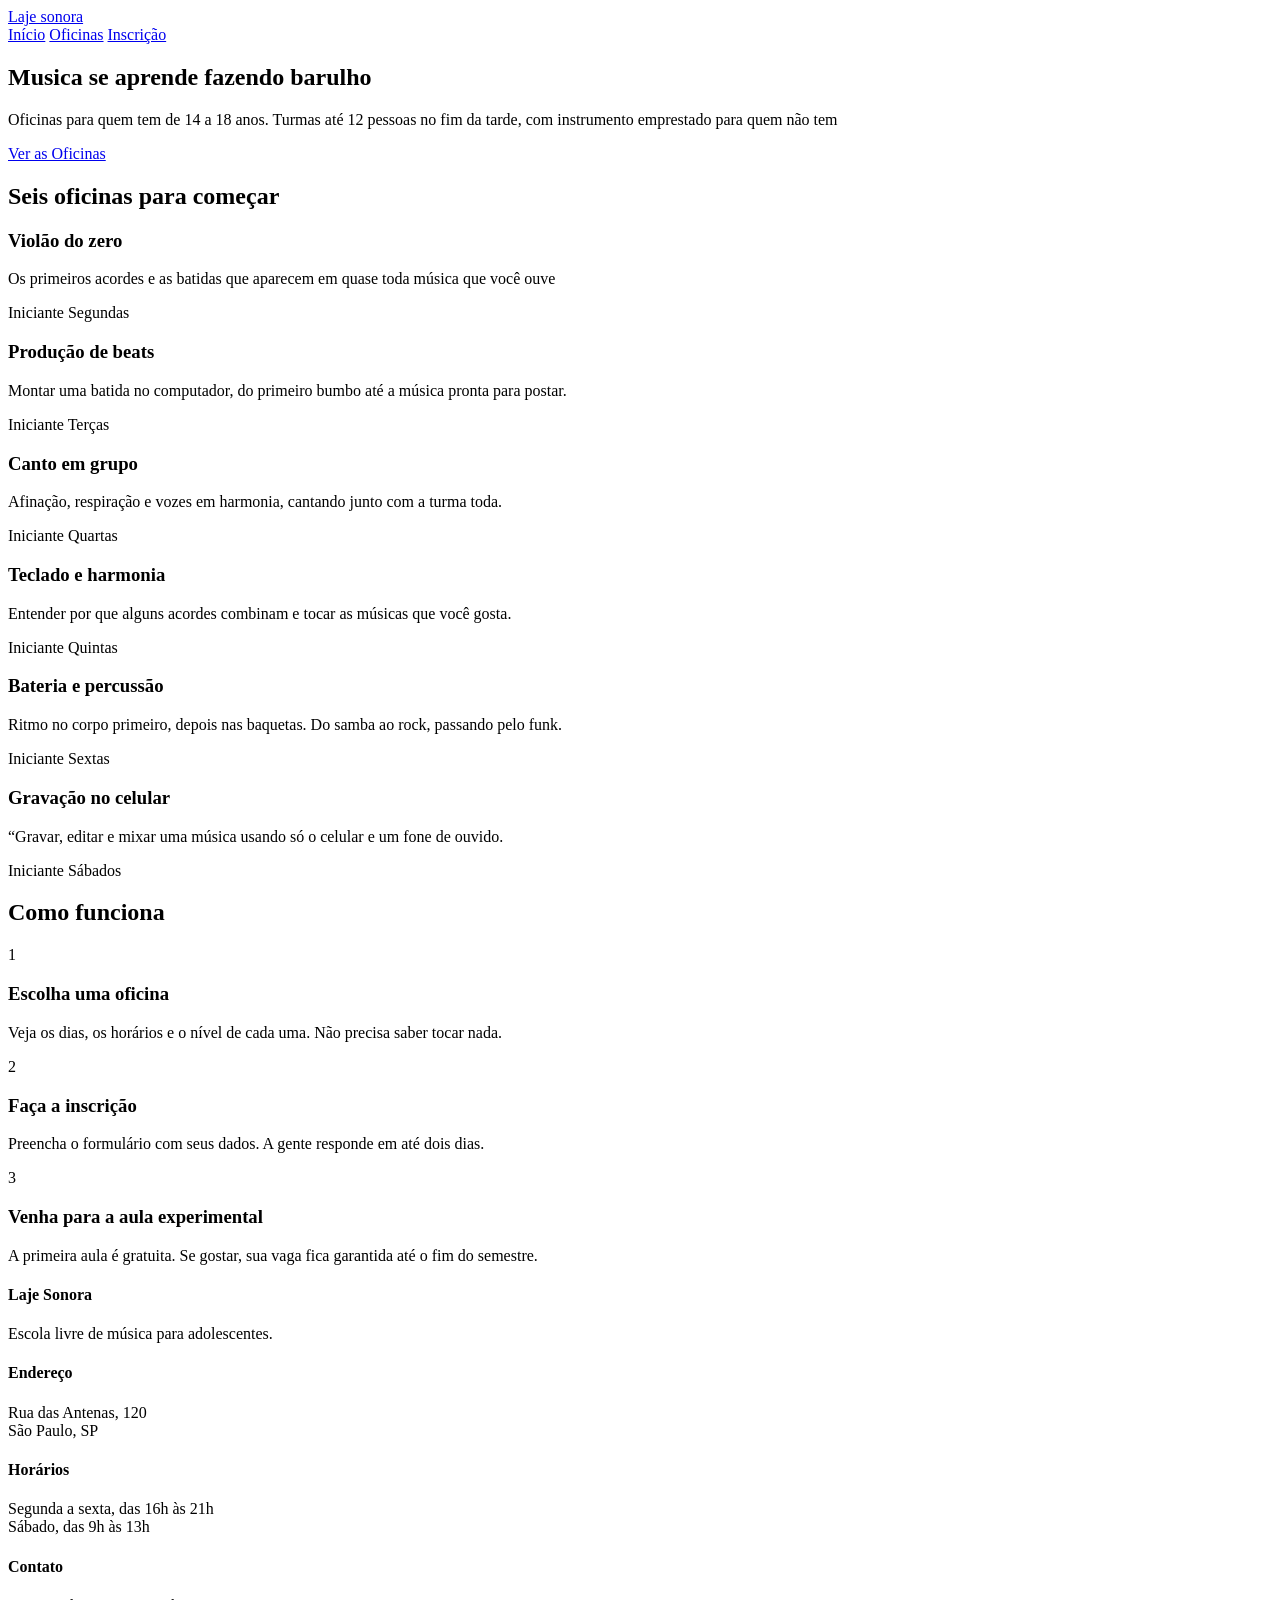
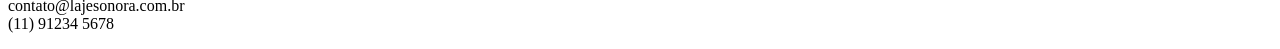
==== index.html @ 06d5014c "Initial commit" ====
<!DOCTYPE html>
<html lang="pt-BR">
<head>
    <meta charset="UTF-8">
    <meta name="viewport" content="width=device-width, initial-scale=1.0">
    <title>Laje sonora | inicio</title>
    <link rel="stylesheet" href="index.css">
    <link rel="preconnect" href="https://fonts.googleapis.com">
<link rel="preconnect" href="https://fonts.gstatic.com" crossorigin>
<link href="https://fonts.googleapis.com/css2?family=Archivo:ital,wght@0,100..900;1,100..900&family=Big+Shoulders:opsz,wght@10..72,100..900&display=swap" rel="stylesheet">

</head>
<body>
    
    <header class="conteudo topo"  >
<a href="index.html" class="logo">Laje sonora</a>
<nav class="menu">
    <a href="index.html" class="atual ">Início</a>
    <a href="oficinas.html">Oficinas</a>
    <a href="inscricao.html">Inscrição</a>
</nav>
    </header>
    <main>
        <section class="conteudo cartazes">
            <div class="cartaz cartaz-principal">
                <h1>Musica se aprende fazendo barulho</h1>
            </div>
            <div class="cartaz cartaz-lateral">
                <p>Oficinas para quem tem de 14 a 18 anos. Turmas até 12 pessoas no fim da tarde, com instrumento emprestado para quem não tem</p>
                <a href="oficinas.html" class="botao">Ver as Oficinas</a>
            </div>
        </section>
        <section class="conteudo secao">
            <h2 class="titulo-secao">Seis oficinas para começar</h2>
            <div class="cards">
                <article class="cards">
                    <div class="foto foto-azul"></div>
                    <div class="card-texto">
                        <h3>Violão do zero</h3>
                        <p>Os primeiros acordes e as batidas que aparecem em quase toda música que você ouve</p>
                        <div class="card-info">
                            <span>Iniciante</span>
                            <span>Segundas</span>
                        </div>
                    </div>
                </article>
                <article class="cards">
                    <div class="foto foto-amarela"></div>
                    <div class="card-texto">
                        <h3>Produção de beats</h3>
                        <p>Montar uma batida no computador, do primeiro bumbo até a música pronta para postar.</p>
                        <div class="card-info">
                            <span>Iniciante</span>
                            <span>Terças</span>
                        </div>
                    </div>
                </article>
                <article class="cards">
                    <div class="foto foto-tinta"></div>
                    <div class="card-texto">
                        <h3>Canto em grupo</h3>
                        <p>Afinação, respiração e vozes em harmonia, cantando junto com a turma toda.</p>
                        <div class="card-info">
                            <span>Iniciante</span>
                            <span>Quartas</span>
                        </div>
                    </div>
                </article>
                <article class="cards">
                    <div class="foto "></div>
                    <div class="card-texto">
                        <h3>Teclado e harmonia</h3>
                        <p>Entender por que alguns acordes combinam e tocar as músicas que você gosta.</p>
                        <div class="card-info">
                            <span>Iniciante</span>
                            <span>Quintas</span>
                        </div>
                    </div>
                </article>
                <article class="cards">
                    <div class="foto foto-azul"></div>
                    <div class="card-texto">
                        <h3>Bateria e percussão</h3>
                        <p>Ritmo no corpo primeiro, depois nas baquetas. Do samba ao rock, passando pelo funk.</p>
                        <div class="card-info">
                            <span>Iniciante</span>
                            <span>Sextas</span>
                        </div>
                    </div>
                </article>
                <article class="cards">
                    <div class="foto foto-amarela"></div>
                    <div class="card-texto">
                        <h3>Gravação no celular</h3>
                        <p>“Gravar, editar e mixar uma música usando só o celular e um fone de ouvido.</p>
                        <div class="card-info">
                            <span>Iniciante</span>
                            <span>Sábados</span>
                        </div>
                    </div>
                </article>
            </div>
        </section>
        <section class="conteudo secao">
            <h2 class="titulo-secao">Como funciona</h2>
        
            <div class="passos">
                <div class="passo">
                    <p class="passo-numero">1</p>
                    <h3>Escolha uma oficina</h3>
                    <p>Veja os dias, os horários e o nível de cada uma. Não precisa saber tocar nada.</p>
                </div>
        
                <div class="passo">
                    <p class="passo-numero">2</p>
                    <h3>Faça a inscrição</h3>
                    <p>Preencha o formulário com seus dados. A gente responde em até dois dias.</p>
                </div>
        
                <div class="passo">
                    <p class="passo-numero">3</p>
                    <h3>Venha para a aula experimental</h3>
                    <p>A primeira aula é gratuita. Se gostar, sua vaga fica garantida até o fim do semestre.</p>
                </div>
            </div>
        </section>
        
    </main>
    <footer class="rodape">
        <div class="conteudo rodape-colunas">
            <div class="rodape-coluna">
                <h4>Laje Sonora</h4>
                <p>Escola livre de música para adolescentes. <br></p>
            </div>
            <div class="rodape-coluna">
                <h4>Endereço</h4>
                <p>Rua das Antenas, 120 <br> São Paulo, SP</p>
            </div>
            <div class="rodape-coluna">
                <h4>Horários</h4>
                <p>Segunda a sexta, das 16h às 21h <br> Sábado, das 9h às 13h</p>
            </div>
            <div class="rodape-coluna">
                <h4>Contato</h4>
                <p>contato@lajesonora.com.br <br> (11) 91234 5678</p>
            </div>
        </div>
    </footer>
</body>
</html>
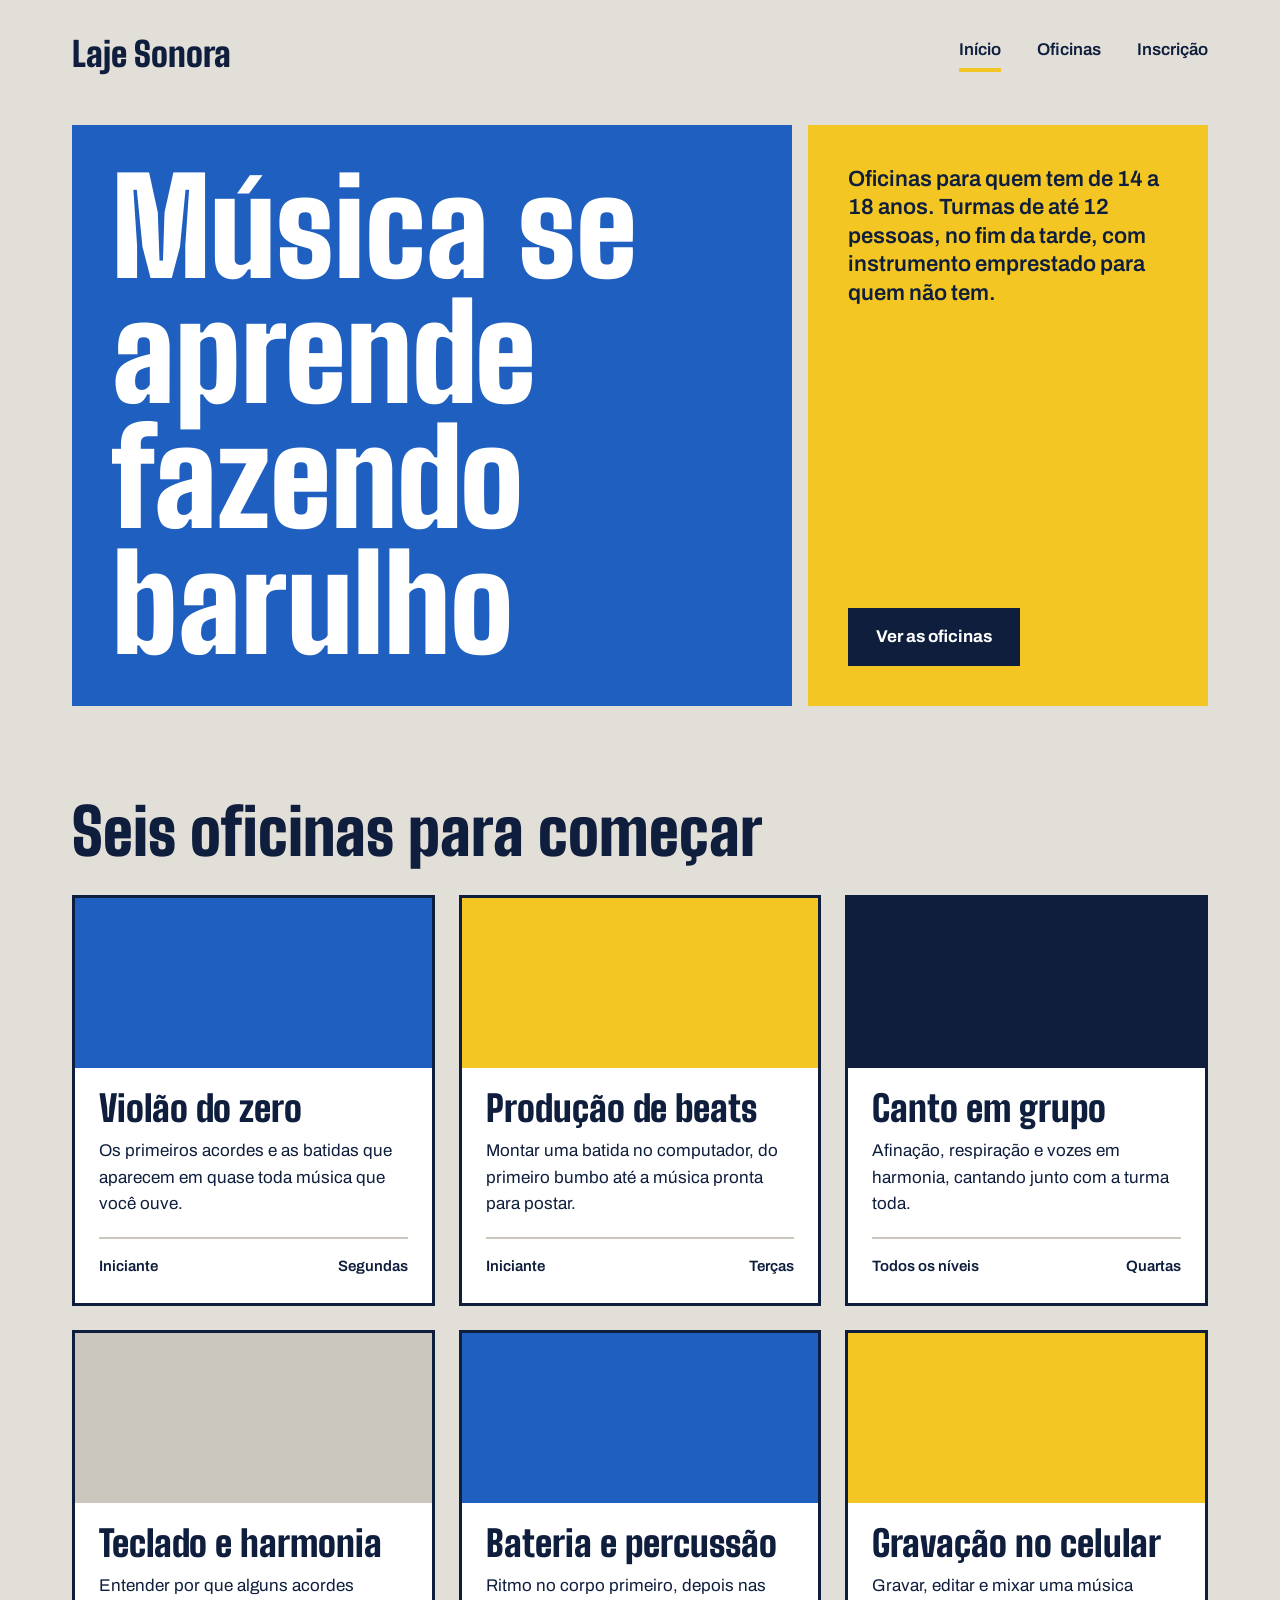
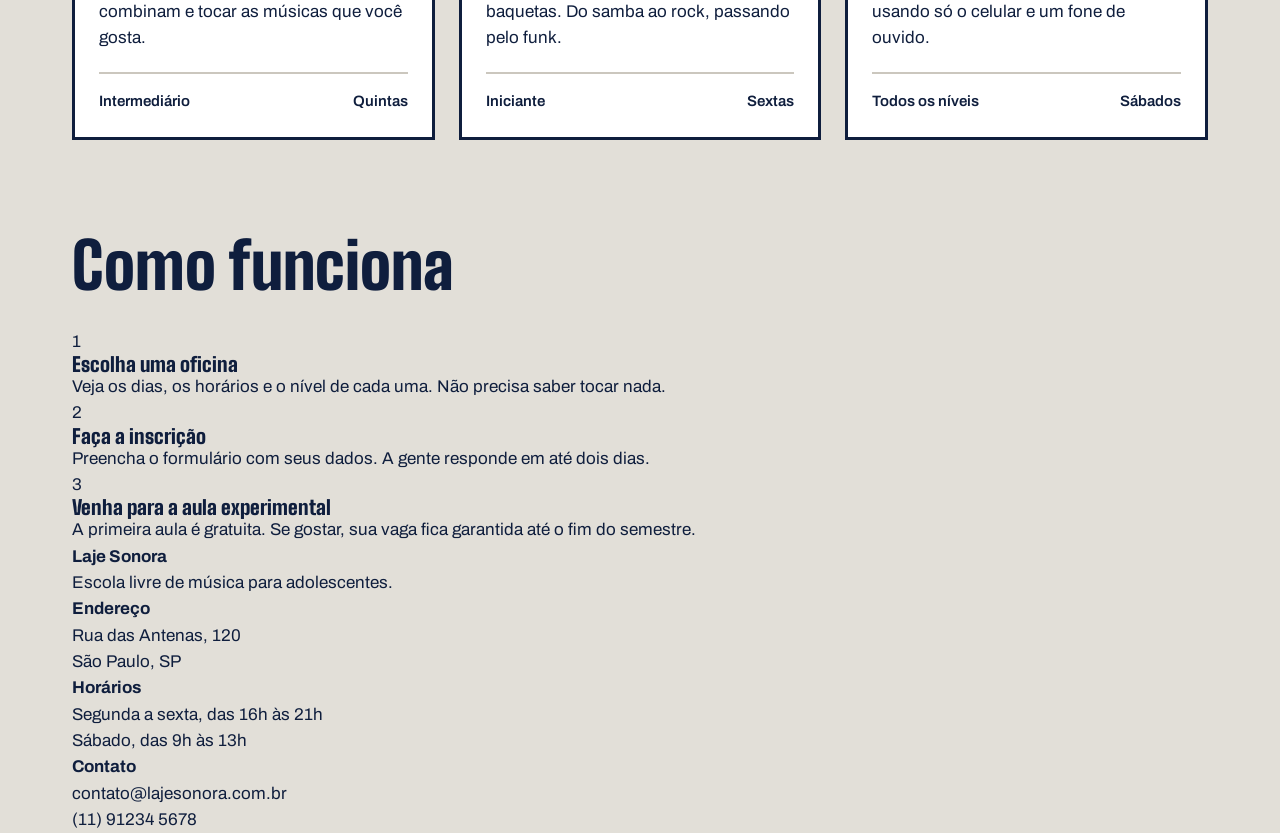
==== commit 1932b019: "Cards das oficinas" ====
--- a/index.html
+++ b/index.html
@@ -1,50 +1,58 @@
+
 <!DOCTYPE html>
 <html lang="pt-BR">
 <head>
     <meta charset="UTF-8">
     <meta name="viewport" content="width=device-width, initial-scale=1.0">
-    <title>Laje sonora | inicio</title>
+    <title>Laje Sonora | Início</title>
+
+    <link rel="preconnect" href="https://fonts.googleapis.com">
+    <link rel="preconnect" href="https://fonts.gstatic.com" crossorigin>
+    <link href="https://fonts.googleapis.com/css2?family=Archivo:ital,wght@0,100..900;1,100..900&family=Big+Shoulders:opsz,wght@10..72,100..900&display=swap" rel="stylesheet">
+
     <link rel="stylesheet" href="index.css">
-    <link rel="preconnect" href="https://fonts.googleapis.com">
-<link rel="preconnect" href="https://fonts.gstatic.com" crossorigin>
-<link href="https://fonts.googleapis.com/css2?family=Archivo:ital,wght@0,100..900;1,100..900&family=Big+Shoulders:opsz,wght@10..72,100..900&display=swap" rel="stylesheet">
-
 </head>
 <body>
-    
-    <header class="conteudo topo"  >
-<a href="index.html" class="logo">Laje sonora</a>
-<nav class="menu">
-    <a href="index.html" class="atual ">Início</a>
-    <a href="oficinas.html">Oficinas</a>
-    <a href="inscricao.html">Inscrição</a>
-</nav>
+
+    <header class="conteudo topo">
+        <a href="index.html" class="logo">Laje Sonora</a>
+
+        <nav class="menu">
+            <a href="index.html" class="atual">Início</a>
+            <a href="oficinas.html">Oficinas</a>
+            <a href="inscricao.html">Inscrição</a>
+        </nav>
     </header>
+
     <main>
         <section class="conteudo cartazes">
             <div class="cartaz cartaz-principal">
-                <h1>Musica se aprende fazendo barulho</h1>
+                <h1>Música se aprende fazendo barulho</h1>
             </div>
+
             <div class="cartaz cartaz-lateral">
-                <p>Oficinas para quem tem de 14 a 18 anos. Turmas até 12 pessoas no fim da tarde, com instrumento emprestado para quem não tem</p>
-                <a href="oficinas.html" class="botao">Ver as Oficinas</a>
+                <p>Oficinas para quem tem de 14 a 18 anos. Turmas de até 12 pessoas, no fim da tarde, com instrumento emprestado para quem não tem.</p>
+                <a href="oficinas.html" class="botao">Ver as oficinas</a>
             </div>
         </section>
+
         <section class="conteudo secao">
             <h2 class="titulo-secao">Seis oficinas para começar</h2>
+
             <div class="cards">
-                <article class="cards">
+                <article class="card">
                     <div class="foto foto-azul"></div>
                     <div class="card-texto">
                         <h3>Violão do zero</h3>
-                        <p>Os primeiros acordes e as batidas que aparecem em quase toda música que você ouve</p>
+                        <p>Os primeiros acordes e as batidas que aparecem em quase toda música que você ouve.</p>
                         <div class="card-info">
                             <span>Iniciante</span>
                             <span>Segundas</span>
                         </div>
                     </div>
                 </article>
-                <article class="cards">
+
+                <article class="card">
                     <div class="foto foto-amarela"></div>
                     <div class="card-texto">
                         <h3>Produção de beats</h3>
@@ -55,29 +63,32 @@
                         </div>
                     </div>
                 </article>
-                <article class="cards">
+
+                <article class="card">
                     <div class="foto foto-tinta"></div>
                     <div class="card-texto">
                         <h3>Canto em grupo</h3>
                         <p>Afinação, respiração e vozes em harmonia, cantando junto com a turma toda.</p>
                         <div class="card-info">
-                            <span>Iniciante</span>
+                            <span>Todos os níveis</span>
                             <span>Quartas</span>
                         </div>
                     </div>
                 </article>
-                <article class="cards">
-                    <div class="foto "></div>
+
+                <article class="card">
+                    <div class="foto"></div>
                     <div class="card-texto">
                         <h3>Teclado e harmonia</h3>
                         <p>Entender por que alguns acordes combinam e tocar as músicas que você gosta.</p>
                         <div class="card-info">
-                            <span>Iniciante</span>
+                            <span>Intermediário</span>
                             <span>Quintas</span>
                         </div>
                     </div>
                 </article>
-                <article class="cards">
+
+                <article class="card">
                     <div class="foto foto-azul"></div>
                     <div class="card-texto">
                         <h3>Bateria e percussão</h3>
@@ -88,35 +99,37 @@
                         </div>
                     </div>
                 </article>
-                <article class="cards">
+
+                <article class="card">
                     <div class="foto foto-amarela"></div>
                     <div class="card-texto">
                         <h3>Gravação no celular</h3>
-                        <p>“Gravar, editar e mixar uma música usando só o celular e um fone de ouvido.</p>
+                        <p>Gravar, editar e mixar uma música usando só o celular e um fone de ouvido.</p>
                         <div class="card-info">
-                            <span>Iniciante</span>
+                            <span>Todos os níveis</span>
                             <span>Sábados</span>
                         </div>
                     </div>
                 </article>
             </div>
         </section>
+
         <section class="conteudo secao">
             <h2 class="titulo-secao">Como funciona</h2>
-        
+
             <div class="passos">
                 <div class="passo">
                     <p class="passo-numero">1</p>
                     <h3>Escolha uma oficina</h3>
                     <p>Veja os dias, os horários e o nível de cada uma. Não precisa saber tocar nada.</p>
                 </div>
-        
+
                 <div class="passo">
                     <p class="passo-numero">2</p>
                     <h3>Faça a inscrição</h3>
                     <p>Preencha o formulário com seus dados. A gente responde em até dois dias.</p>
                 </div>
-        
+
                 <div class="passo">
                     <p class="passo-numero">3</p>
                     <h3>Venha para a aula experimental</h3>
@@ -124,27 +137,31 @@
                 </div>
             </div>
         </section>
-        
     </main>
+
     <footer class="rodape">
         <div class="conteudo rodape-colunas">
             <div class="rodape-coluna">
                 <h4>Laje Sonora</h4>
-                <p>Escola livre de música para adolescentes. <br></p>
+                <p>Escola livre de música para adolescentes.</p>
             </div>
+
             <div class="rodape-coluna">
                 <h4>Endereço</h4>
                 <p>Rua das Antenas, 120 <br> São Paulo, SP</p>
             </div>
+
             <div class="rodape-coluna">
                 <h4>Horários</h4>
                 <p>Segunda a sexta, das 16h às 21h <br> Sábado, das 9h às 13h</p>
             </div>
+
             <div class="rodape-coluna">
                 <h4>Contato</h4>
                 <p>contato@lajesonora.com.br <br> (11) 91234 5678</p>
             </div>
         </div>
     </footer>
+
 </body>
-</html>+</html>
--- a/index.css
+++ b/index.css
@@ -0,0 +1,192 @@
+
+* {
+    margin: 0;
+    padding: 0;
+    box-sizing: border-box;
+}
+
+:root {
+    --concreto: #E2DFD8;
+    --concreto-escuro: #CBC7BE;
+    --tinta: #0F1E3D;
+    --caixa-dagua: #1F5FBF;
+    --fita: #F3C623;
+    --branco: #FFFFFF;
+
+    --fonte-cartaz: "Big Shoulders", "Arial Narrow", sans-serif;
+    --fonte-texto: "Archivo", Arial, sans-serif;
+}
+
+body {
+    background-color: var(--concreto);
+    color: var(--tinta);
+    font-family: var(--fonte-texto);
+    font-size: 17px;
+    line-height: 1.55;
+}
+
+a {
+    color: inherit;
+}
+
+h1,
+h2,
+h3 {
+    font-family: var(--fonte-cartaz);
+    font-weight: 900;
+    line-height: 0.95;
+}
+
+.conteudo {
+    max-width: 1200px;
+    margin-inline: auto;
+    padding-inline: 32px;
+}
+
+.topo {
+    padding-block: 28px;
+    display: flex;
+    justify-content: space-between;
+    align-items: center;
+}
+
+.logo {
+    font-family: var(--fonte-cartaz);
+    font-size: 34px;
+    font-weight: 900;
+    text-decoration: none;
+}
+
+.menu {
+    display: flex;
+    gap: 36px;
+}
+
+.menu a {
+    font-weight: 600;
+    text-decoration: none;
+    padding-bottom: 4px;
+    border-bottom: 4px solid transparent;
+}
+
+.menu a:hover {
+    border-bottom-color: var(--tinta);
+}
+
+.menu a.atual {
+    border-bottom-color: var(--fita);
+}
+
+.cartazes {
+    margin-top: 16px;
+    display: flex;
+    gap: 16px;
+}
+
+.cartaz {
+    padding: 40px;
+}
+
+.cartaz-principal {
+    background-color: var(--caixa-dagua);
+    color: var(--branco);
+    flex: 2;
+}
+
+.cartaz-principal h1 {
+    font-size: 132px;
+    max-width: 9ch;
+}
+
+.cartaz-lateral {
+    background-color: var(--fita);
+    flex: 1;
+    display: flex;
+    flex-direction: column;
+    justify-content: space-between;
+    gap: 32px;
+    align-items: flex-start;
+}
+
+.cartaz-lateral p {
+    font-size: 22px;
+    font-weight: 600;
+    line-height: 1.3;
+}
+
+.botao {
+    background-color: var(--tinta);
+    color: var(--branco);
+    font-weight: 700;
+    text-decoration: none;
+    padding: 16px 28px;
+    border: none;
+    font-family: var(--fonte-texto);
+    font-size: 17px;
+    cursor: pointer;
+}
+
+.botao:hover {
+    background-color: var(--caixa-dagua);
+}
+
+.secao {
+    margin-top: 96px;
+}
+
+.titulo-secao {
+    font-size: 64px;
+    margin-bottom: 32px;
+}
+
+.cards {
+    display: flex;
+    flex-wrap: wrap;
+    gap: 24px;
+}
+
+.card {
+    background-color: var(--branco);
+    border: 3px solid var(--tinta);
+    flex: 1 1 340px;
+}
+
+.card .foto {
+    height: 170px;
+}
+
+.foto {
+    background-color: var(--concreto-escuro);
+}
+
+.foto-azul {
+    background-color: var(--caixa-dagua);
+}
+
+.foto-amarela {
+    background-color: var(--fita);
+}
+
+.foto-tinta {
+    background-color: var(--tinta);
+}
+
+.card-texto {
+    padding: 24px;
+}
+
+.card h3 {
+    font-size: 36px;
+    margin-bottom: 12px;
+}
+
+.card-info {
+    margin-top: 20px;
+    padding-top: 16px;
+    border-top: 2px solid var(--concreto-escuro);
+    font-weight: 600;
+    font-size: 15px;
+    display: flex;
+    justify-content: space-between;
+}
+
